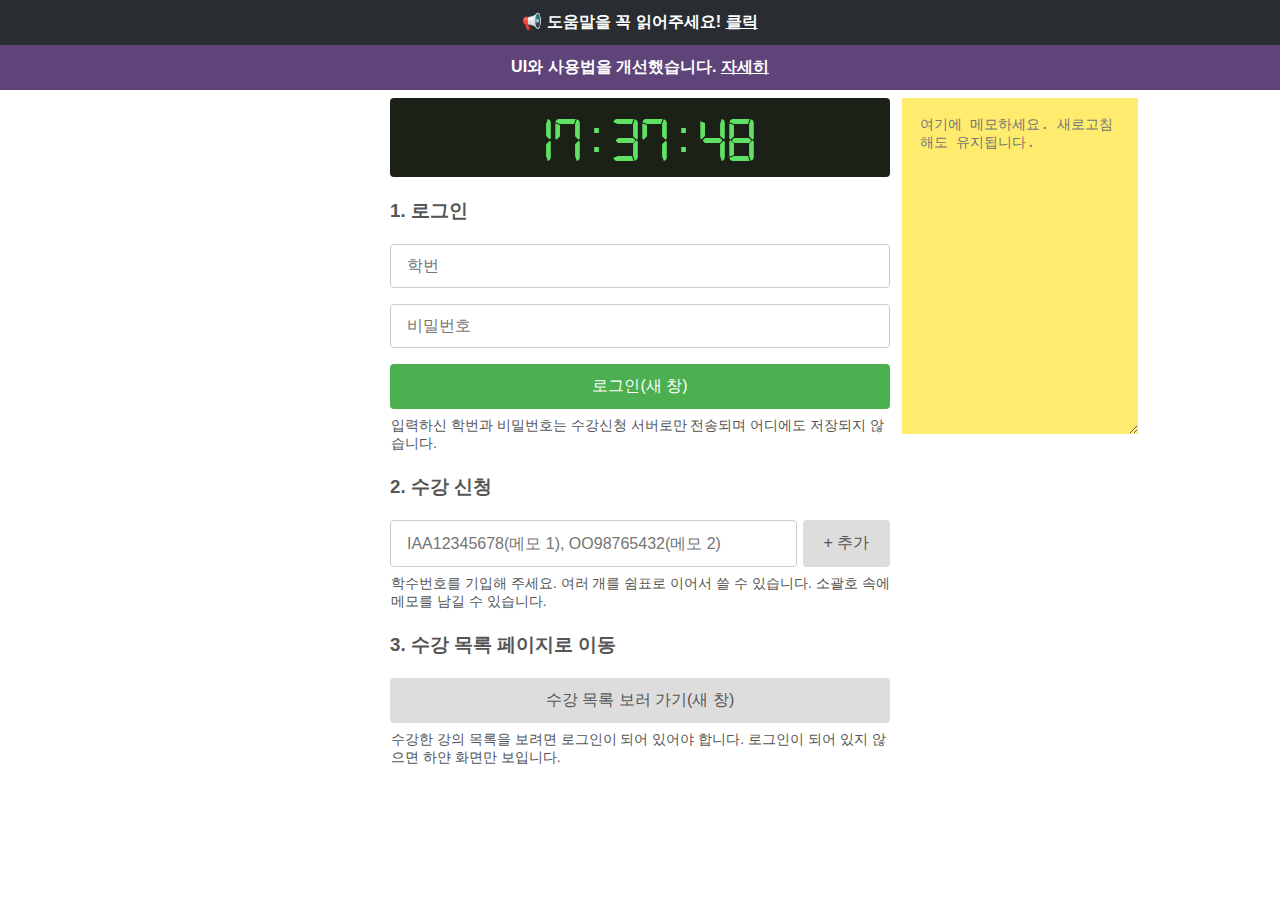
==== index.html @ 26300dcd "chore: new labels" ====
<!DOCTYPE html>
<html lang="ko">

<header>
    <title>수강신청 클라이언트</title>

    <meta charset="UTF-8">
    <meta name="viewport" content="width=device-width, initial-scale=1.0">

    <link type="text/css" href="style.css" rel="stylesheet">
    <script src="script.js"></script>

    <!-- Global site tag (gtag.js) - Google Analytics -->
    <script async src="https://www.googletagmanager.com/gtag/js?id=G-L52MCPT86E"></script>
    <script>
        window.dataLayer = window.dataLayer || [];

        function gtag() {
            dataLayer.push(arguments);
        }

        gtag('js', new Date());
        gtag('config', 'G-L52MCPT86E');
    </script>
</header>

<body>
<div class="title-area">
    📢 도움말을 꼭 읽어주세요! <a href="./help.html">클릭</a>
</div>

<div class="notice-area">
    UI와 사용법을 개선했습니다. <a href="./updates.html">자세히</a>
</div>

<div class="main-sidebar-wrapper">
    <div class="main">
        <!-- Clock -->
        <div class="section">
            <div class="clock-container">
                <p id="clock"><!-- Clock will be here --></p>
            </div>
        </div>

        <!-- Login -->
        <div class="section">
            <h3>1. 로그인</h3>

            <!-- Login form -->
            <form name="loginForm" target="_blank" method="post">
                <input class="form-input " type="text" name="stuno" placeholder="학번" onchange="saveLoginForm();">
                <input class="form-input" type="password" name="pwd" placeholder="비밀번호" onchange="saveLoginForm();">

                <button class="form-button green-button" type="submit">로그인(새 창)</button>
            </form>

            <div class="description">
                입력하신 학번과 비밀번호는 수강신청 서버로만 전송되며 어디에도 저장되지 않습니다.
            </div>
        </div>

        <!-- Submit -->
        <div class="section">
            <h3>2. 수강 신청</h3>

            <!-- Bulk add field -->
            <div class="row">
                <input id="courseIdsInput" class="col-8 col-input" type="text" name="courseIds"
                       placeholder="IAA12345678(메모 1), OO98765432(메모 2)" onchange="saveCourseIdsInput();">

                <button class="col-2 col-button plain-button" onclick="addCourseIdFormRows();" style="min-width: 75px;">+
                    추가
                </button>
            </div>

            <div class="description">
                학수번호를 기입해 주세요. 여러 개를 쉼표로 이어서 쓸 수 있습니다. 소괄호 속에 메모를 남길 수 있습니다.
            </div>

            <div id="courseIdFormRows">
                <!-- Form rows will be added here -->
            </div>
        </div>

        <!-- Open result page -->
        <div class="section">
            <h3>3. 수강 목록 페이지로 이동</h3>

            <button class="form-button plain-button" onclick="openResultPage();">수강 목록 보러 가기(새 창)</button>
            <div class="description">
                수강한 강의 목록을 보려면 로그인이 되어 있어야 합니다. 로그인이 되어 있지 않으면 하얀 화면만 보입니다.
            </div>
        </div>
    </div>

    <div class="sidebar">
        <textarea id="memoPad" placeholder="여기에 메모하세요. 새로고침해도 유지됩니다." class="memo-pad" onchange="saveMemo();"></textarea>
    </div>
</div>

</body>

</html>
---- style.css ----
/**
 * Basic
 */

html {
  margin: auto;
  height: 100%;
}

body {
  text-align: center;
  margin: unset;
  font-family: HelveticaNeue-light, arial, sans-serif;
  color: #555555;
}

h3 {
  text-align: left;
  margin-bottom: 12px;
  margin-top: 21px;
}

ol li, ul li {
  margin-bottom: 12px;
}

img {
  margin-bottom: 12px;
}


/**
 * Layouts
 */

.title-area {
  background-color: #292d32;
  padding: 12px;
  font-weight: 600;
  color: white;
}

.title-area a,  .notice-area a {
  color: white;
}

.notice-area {
  background-color: #5f447a;
  padding: 12px;
  font-weight: 600;
  color: white;
}

.content-area {
  margin: auto;
  text-align: center;
  display: table;
  max-width: 500px;
  padding-left: 12px;
  padding-right: 12px;
}

.section {
  text-align: left;
}

.separator {
  width: 100%;
  height: 1px;
  background: #cccccc;
}

/**
 * Inputs
 */

/* Usage of input */
.form-input, .col-input {
  font-size: 16px;
  padding: 12px 16px;
  margin: 8px 0;
  border: 1px solid #ccc;
  border-radius: 4px;
  box-sizing: border-box;
}

.form-input {
  width: 100%;
}

.col-input {
  width: inherit;
}


/**
 * Buttons
 */

/* Type of button  */
.green-button, .plain-button {
  border: none;
  border-radius: 4px;
}

.green-button {
  color: white;
  background-color: #4CAF50;
}

.green-button:hover {
  background-color: #45a049;
}

.plain-button {
  color: #555555;
  background-color: #DDDDDD;
}

.plain-button:hover {
  background-color: #cfcfcf;
}

/* Usage of button */
.form-button, .col-button {
  font-size: 16px;
  padding: 12px 16px;
  margin: 8px 0;
  border: none;
  border-radius: 4px;
  cursor: pointer;
}

.form-button {
  width: 100%;
}

.col-button {
  width: inherit;
  padding: 0;
}


/**
 * Row
 */

.row {
  display: flex;
  flex-direction: row;
  justify-content: center;
  align-items: center;
}

.row > * + * {
  /* Gaps between items in a row */
  margin-left: 6px;
}

.col, .col-9, .col-8, .col-7, .col-4, .col-2, .col-1 {
  height: 47px;
}

.col-9 {
  flex-grow: 9;
}

.col-8 {
  flex-grow: 8;
}

.col-7 {
  flex-grow: 7;
}

.col-4 {
  flex-grow: 4;
}

.col-2 {
  flex-grow: 2;
}

.col-1 {
  flex-grow: 1;
}


/**
 * Elements
 */

.description {
  text-align: left;
  font-size: 14px;
  margin-bottom: 16px;
  margin-left: 1px;
}

.memo-pad {
  font-size: 14px;
  width: 100%;
  height: 100%;
  margin: 8px 12px 0 12px;
  border: none;
  background-color: #ffec6f;
  padding: 18px;
}

.clock-container {
  width: 100%;
  padding: 10px 10px 5px 10px;
  margin: 8px 0;
  border-radius: 4px;
  box-sizing: border-box;
  background-color: #1b2117;
  text-align: center;
}

#clock {
  color: #5fe264;
  margin: auto;
  font-size: min(15vw, 4em); /* max 4em */
  font-family: 'digital-7', sans-serif;
}


/**
 * Sidebar layout
 */

/* Wrapper(layout) */
.main-sidebar-wrapper {
  margin: 0 auto;
  text-align: center;
  display: table;
  max-width: 500px;
  padding-left: 12px;
  padding-right: 12px;
}

/* The main content(center) */
.main {
  float:left;
}

/* The sidebar(right) */
.sidebar {
  float:left;
  margin-right: -200px;
  width: 200px;
  height: 300px;
}

@media (max-width: 1024px) {
  .sidebar {
    display: none;
  }
}


/**
 * Fonts
 */

@font-face {
  font-family: 'digital-7';
  src: url('digital-7.ttf');
}
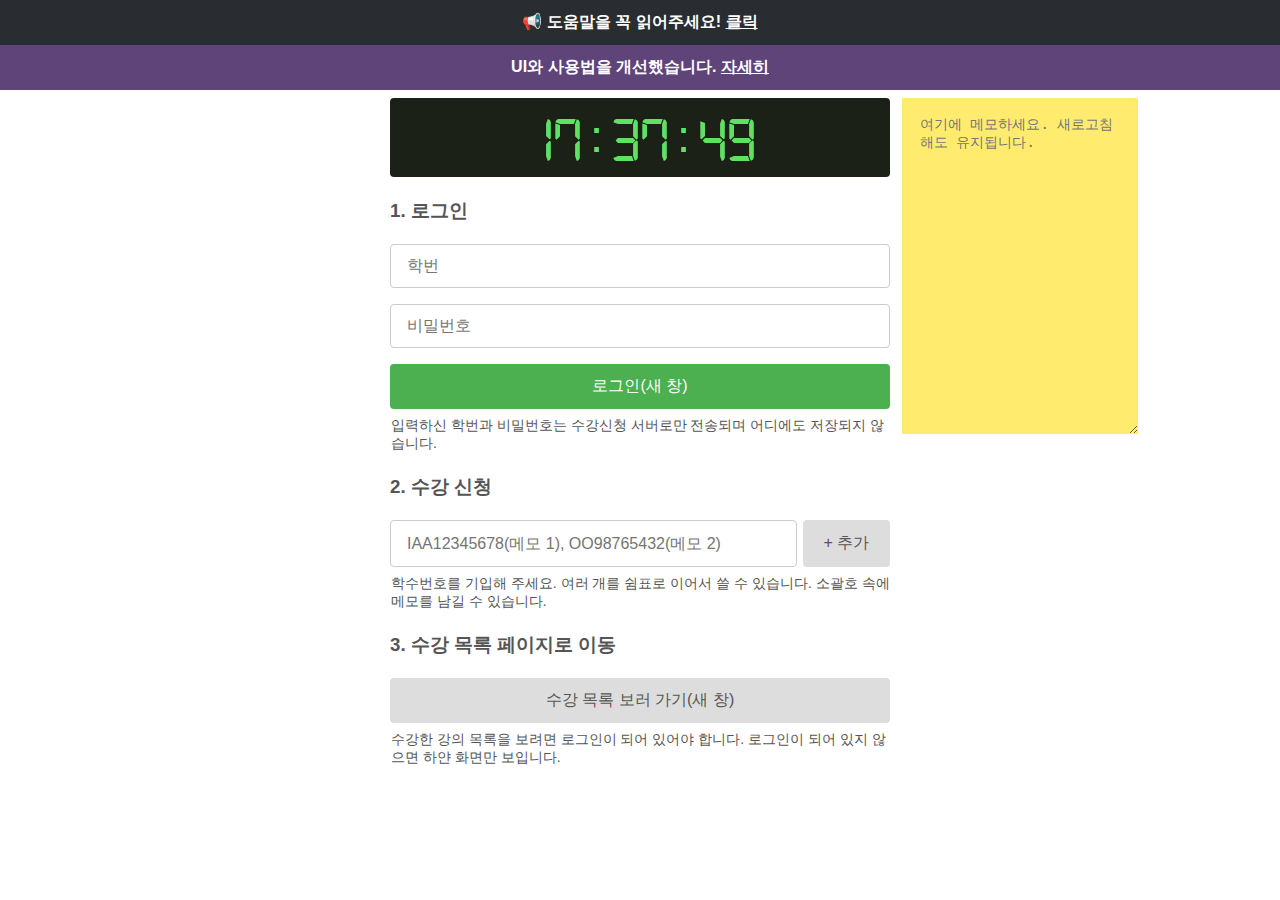
==== commit fde7cf9c: "chore: 주석 이뿌게" ====
--- a/index.html
+++ b/index.html
@@ -10,94 +10,103 @@
     <link type="text/css" href="style.css" rel="stylesheet">
     <script src="script.js"></script>
 
-    <!-- Global site tag (gtag.js) - Google Analytics -->
+    <!-- 구글 애널리틱스 -->
     <script async src="https://www.googletagmanager.com/gtag/js?id=G-L52MCPT86E"></script>
     <script>
-        window.dataLayer = window.dataLayer || [];
+      window.dataLayer = window.dataLayer || [];
 
-        function gtag() {
-            dataLayer.push(arguments);
-        }
+      function gtag() {
+        dataLayer.push(arguments);
+      }
 
-        gtag('js', new Date());
-        gtag('config', 'G-L52MCPT86E');
+      gtag('js', new Date());
+      gtag('config', 'G-L52MCPT86E');
     </script>
 </header>
 
 <body>
-<div class="title-area">
-    📢 도움말을 꼭 읽어주세요! <a href="./help.html">클릭</a>
-</div>
+    <!-- 맨 위에 있는 도움말 툴바 -->
+    <div class="title-area">
+        📢 도움말을 꼭 읽어주세요! <a href="./help.html">클릭</a>
+    </div>
 
-<div class="notice-area">
-    UI와 사용법을 개선했습니다. <a href="./updates.html">자세히</a>
-</div>
+    <!-- 그 다음에 있는 공지 툴바 -->
+    <div class="notice-area">
+        UI와 사용법을 개선했습니다. <a href="./updates.html">자세히</a>
+    </div>
 
-<div class="main-sidebar-wrapper">
-    <div class="main">
-        <!-- Clock -->
-        <div class="section">
-            <div class="clock-container">
-                <p id="clock"><!-- Clock will be here --></p>
+    <!-- 사이드바를 포함한 나머지 내용 전체 -->
+    <div class="main-sidebar-wrapper">
+        <!-- 세로로 주욱 이어지는 메인 컨텐츠 -->
+        <div class="main">
+            <!-- 시계 섹션 -->
+            <div class="section">
+                <div class="clock-container">
+                    <p id="clock"><!-- 여기 시간 텍스트가 들어갈건데, 자바스크립트로 넣어줄거예요! --></p>
+                </div>
+            </div>
+
+            <!-- 로그인 섹션 -->
+            <div class="section">
+                <h3>1. 로그인</h3>
+
+                <!-- Login form -->
+                <form name="loginForm" target="_blank" method="post">
+                    <input class="form-input " type="text" name="stuno" placeholder="학번" onchange="saveLoginForm();">
+                    <input class="form-input" type="password" name="pwd" placeholder="비밀번호" onchange="saveLoginForm();">
+
+                    <button class="form-button green-button" type="submit">로그인(새 창)</button>
+                </form>
+
+                <div class="description">
+                    입력하신 학번과 비밀번호는 수강신청 서버로만 전송되며 어디에도 저장되지 않습니다.
+                </div>
+            </div>
+
+            <!-- 수강 신청 섹션 -->
+            <div class="section">
+                <h3>2. 수강 신청</h3>
+
+                <!-- Bulk add field -->
+                <div class="row">
+                    <input id="courseIdsInput" class="col-8 col-input" type="text" name="courseIds"
+                           placeholder="IAA12345678(메모 1), OO98765432(메모 2)" onchange="saveCourseIdsInput();">
+
+                    <button class="col-2 col-button plain-button" onclick="addCourseIdFormRows();" style="min-width: 75px;">
+                        +
+                        추가
+                    </button>
+                </div>
+
+                <div class="description">
+                    학수번호를 기입해 주세요. 여러 개를 쉼표로 이어서 쓸 수 있습니다. 소괄호 속에 메모를 남길 수 있습니다.
+                </div>
+
+                <div id="courseIdFormRows">
+                    <!-- Form rows will be added here -->
+                </div>
+            </div>
+
+            <!-- 결과 보는 섹션 -->
+            <div class="section">
+                <h3>3. 수강 목록 페이지로 이동</h3>
+
+                <button class="form-button plain-button" onclick="openResultPage();">수강 목록 보러 가기(새 창)</button>
+                <div class="description">
+                    수강한 강의 목록을 보려면 로그인이 되어 있어야 합니다. 로그인이 되어 있지 않으면 하얀 화면만 보입니다.
+                </div>
             </div>
         </div>
 
-        <!-- Login -->
-        <div class="section">
-            <h3>1. 로그인</h3>
-
-            <!-- Login form -->
-            <form name="loginForm" target="_blank" method="post">
-                <input class="form-input " type="text" name="stuno" placeholder="학번" onchange="saveLoginForm();">
-                <input class="form-input" type="password" name="pwd" placeholder="비밀번호" onchange="saveLoginForm();">
-
-                <button class="form-button green-button" type="submit">로그인(새 창)</button>
-            </form>
-
-            <div class="description">
-                입력하신 학번과 비밀번호는 수강신청 서버로만 전송되며 어디에도 저장되지 않습니다.
-            </div>
-        </div>
-
-        <!-- Submit -->
-        <div class="section">
-            <h3>2. 수강 신청</h3>
-
-            <!-- Bulk add field -->
-            <div class="row">
-                <input id="courseIdsInput" class="col-8 col-input" type="text" name="courseIds"
-                       placeholder="IAA12345678(메모 1), OO98765432(메모 2)" onchange="saveCourseIdsInput();">
-
-                <button class="col-2 col-button plain-button" onclick="addCourseIdFormRows();" style="min-width: 75px;">+
-                    추가
-                </button>
-            </div>
-
-            <div class="description">
-                학수번호를 기입해 주세요. 여러 개를 쉼표로 이어서 쓸 수 있습니다. 소괄호 속에 메모를 남길 수 있습니다.
-            </div>
-
-            <div id="courseIdFormRows">
-                <!-- Form rows will be added here -->
-            </div>
-        </div>
-
-        <!-- Open result page -->
-        <div class="section">
-            <h3>3. 수강 목록 페이지로 이동</h3>
-
-            <button class="form-button plain-button" onclick="openResultPage();">수강 목록 보러 가기(새 창)</button>
-            <div class="description">
-                수강한 강의 목록을 보려면 로그인이 되어 있어야 합니다. 로그인이 되어 있지 않으면 하얀 화면만 보입니다.
-            </div>
+        <!-- PC 버전에서 오른쪽에 보이는 메모장 -->
+        <div class="sidebar">
+            <textarea
+                    id="memoPad"
+                    class="memo-pad"
+                    placeholder="여기에 메모하세요. 새로고침해도 유지됩니다."
+                    onchange="saveMemo()"></textarea>
         </div>
     </div>
-
-    <div class="sidebar">
-        <textarea id="memoPad" placeholder="여기에 메모하세요. 새로고침해도 유지됩니다." class="memo-pad" onchange="saveMemo();"></textarea>
-    </div>
-</div>
-
 </body>
 
 </html>
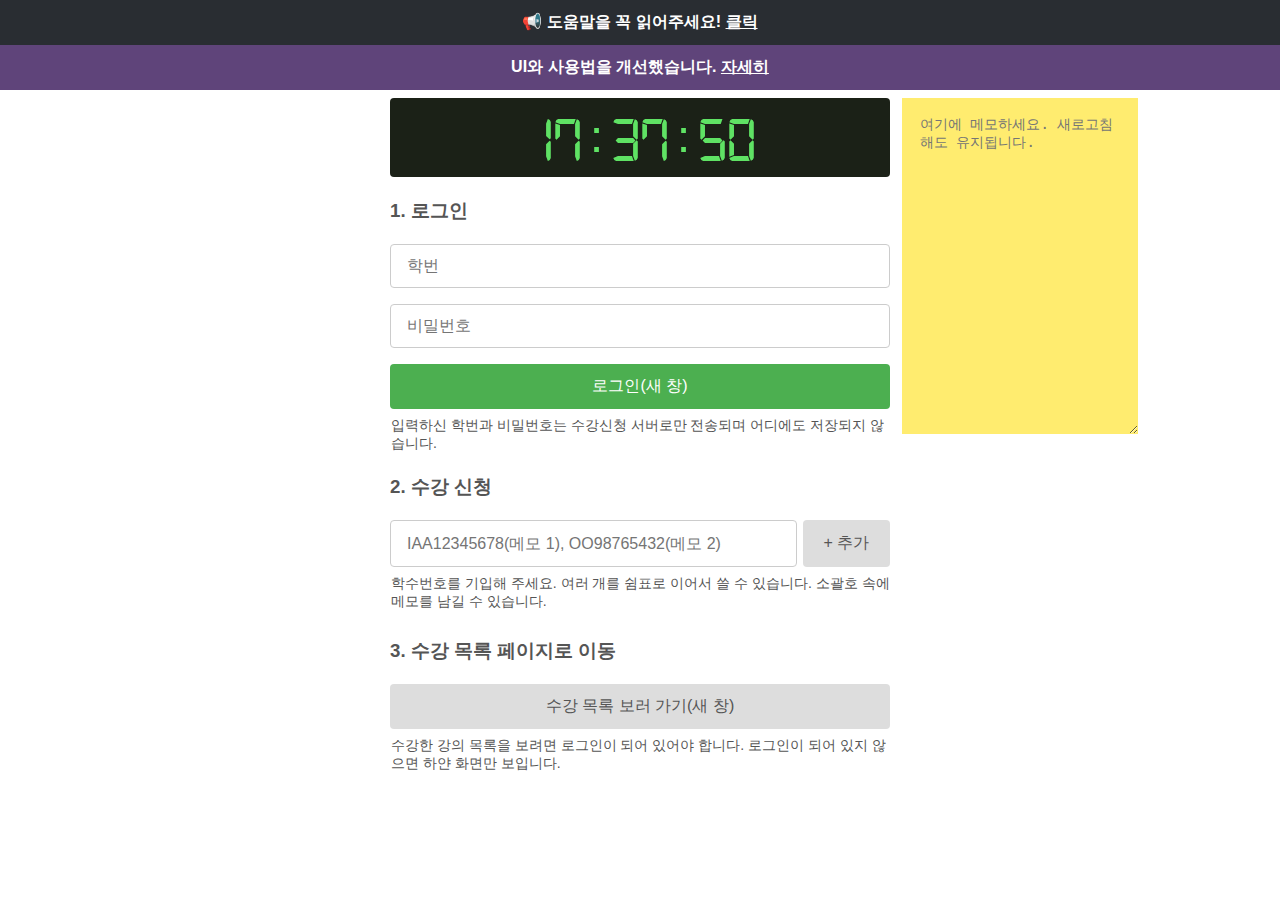
==== commit 3e6ea16b: "feat: 중복 방지" ====
--- a/index.html
+++ b/index.html
@@ -7,8 +7,18 @@
     <meta charset="UTF-8">
     <meta name="viewport" content="width=device-width, initial-scale=1.0">
 
+    <!-- 스타일시트 -->
     <link type="text/css" href="style.css" rel="stylesheet">
-    <script src="script.js"></script>
+
+    <!--
+    스크립트를 여러 개로 쪼개놓았습니다.
+    이 스크립트들 사이에는 의존성이 있기 때문에, 반드시 아래 순서대로 evaluate 되어야 합니다.
+    -->
+    <script src="scripts/config.js"></script>
+    <script src="scripts/sugang_item.js"></script>
+    <script src="scripts/sugang_form.js"></script>
+    <script src="scripts/exported.js"></script>
+    <script src="scripts/init.js"></script>
 
     <!-- 구글 애널리틱스 -->
     <script async src="https://www.googletagmanager.com/gtag/js?id=G-L52MCPT86E"></script>
@@ -25,88 +35,97 @@
 </header>
 
 <body>
-    <!-- 맨 위에 있는 도움말 툴바 -->
-    <div class="title-area">
-        📢 도움말을 꼭 읽어주세요! <a href="./help.html">클릭</a>
-    </div>
+<!-- 맨 위에 있는 도움말 툴바 -->
+<div class="title-area">
+    📢 도움말을 꼭 읽어주세요! <a href="./help.html">클릭</a>
+</div>
 
-    <!-- 그 다음에 있는 공지 툴바 -->
-    <div class="notice-area">
-        UI와 사용법을 개선했습니다. <a href="./updates.html">자세히</a>
-    </div>
+<!-- 그 다음에 있는 공지 툴바 -->
+<div class="notice-area">
+    UI와 사용법을 개선했습니다. <a href="./updates.html">자세히</a>
+</div>
 
-    <!-- 사이드바를 포함한 나머지 내용 전체 -->
-    <div class="main-sidebar-wrapper">
-        <!-- 세로로 주욱 이어지는 메인 컨텐츠 -->
-        <div class="main">
-            <!-- 시계 섹션 -->
-            <div class="section">
-                <div class="clock-container">
-                    <p id="clock"><!-- 여기 시간 텍스트가 들어갈건데, 자바스크립트로 넣어줄거예요! --></p>
-                </div>
-            </div>
-
-            <!-- 로그인 섹션 -->
-            <div class="section">
-                <h3>1. 로그인</h3>
-
-                <!-- Login form -->
-                <form name="loginForm" target="_blank" method="post">
-                    <input class="form-input " type="text" name="stuno" placeholder="학번" onchange="saveLoginForm();">
-                    <input class="form-input" type="password" name="pwd" placeholder="비밀번호" onchange="saveLoginForm();">
-
-                    <button class="form-button green-button" type="submit">로그인(새 창)</button>
-                </form>
-
-                <div class="description">
-                    입력하신 학번과 비밀번호는 수강신청 서버로만 전송되며 어디에도 저장되지 않습니다.
-                </div>
-            </div>
-
-            <!-- 수강 신청 섹션 -->
-            <div class="section">
-                <h3>2. 수강 신청</h3>
-
-                <!-- Bulk add field -->
-                <div class="row">
-                    <input id="courseIdsInput" class="col-8 col-input" type="text" name="courseIds"
-                           placeholder="IAA12345678(메모 1), OO98765432(메모 2)" onchange="saveCourseIdsInput();">
-
-                    <button class="col-2 col-button plain-button" onclick="addCourseIdFormRows();" style="min-width: 75px;">
-                        +
-                        추가
-                    </button>
-                </div>
-
-                <div class="description">
-                    학수번호를 기입해 주세요. 여러 개를 쉼표로 이어서 쓸 수 있습니다. 소괄호 속에 메모를 남길 수 있습니다.
-                </div>
-
-                <div id="courseIdFormRows">
-                    <!-- Form rows will be added here -->
-                </div>
-            </div>
-
-            <!-- 결과 보는 섹션 -->
-            <div class="section">
-                <h3>3. 수강 목록 페이지로 이동</h3>
-
-                <button class="form-button plain-button" onclick="openResultPage();">수강 목록 보러 가기(새 창)</button>
-                <div class="description">
-                    수강한 강의 목록을 보려면 로그인이 되어 있어야 합니다. 로그인이 되어 있지 않으면 하얀 화면만 보입니다.
-                </div>
+<!-- 사이드바를 포함한 나머지 내용 전체 -->
+<div class="main-sidebar-wrapper">
+    <!-- 세로로 주욱 이어지는 메인 컨텐츠 -->
+    <div class="main">
+        <!-- 시계 섹션 -->
+        <div class="section">
+            <div class="clock-container">
+                <p id="clock"><!-- 여기 시간 텍스트가 들어갈건데, 자바스크립트로 넣어줄거예요! --></p>
             </div>
         </div>
 
-        <!-- PC 버전에서 오른쪽에 보이는 메모장 -->
-        <div class="sidebar">
+        <!-- 로그인 섹션 -->
+        <div class="section">
+            <h3>1. 로그인</h3>
+
+            <!-- 로그인 폼 -->
+            <form name="loginForm" target="_blank" method="post">
+                <input class="form-input " type="text" name="stuno" placeholder="학번" onchange="saveLoginForm();">
+                <input class="form-input" type="password" name="pwd" placeholder="비밀번호" onchange="saveLoginForm();">
+
+                <button class="form-button green-button" type="submit">로그인(새 창)</button>
+            </form>
+
+            <div class="description">
+                입력하신 학번과 비밀번호는 수강신청 서버로만 전송되며 어디에도 저장되지 않습니다.
+            </div>
+        </div>
+
+        <!-- 수강 신청 섹션 -->
+        <div class="section">
+            <h3>2. 수강 신청</h3>
+
+            <!-- 학수번호 여러개 추가하는 폼 -->
+            <div class="row">
+                <input
+                        id="courseIdsInput"
+                        class="col-8 col-input"
+                        type="text"
+                        name="courseIds"
+                        placeholder="IAA12345678(메모 1), OO98765432(메모 2)"
+                        onchange="saveCourseIdsInput();">
+                <button class="col-2 col-button plain-button" onclick="addSugangFormsFromInput();" style="min-width: 75px;">
+                    + 추가
+                </button>
+            </div>
+
+            <div class="description">
+                학수번호를 기입해 주세요. 여러 개를 쉼표로 이어서 쓸 수 있습니다. 소괄호 속에 메모를 남길 수 있습니다.
+            </div>
+
+            <!-- 결과 안내 메시지 -->
+            <div id="addFormResult" class="safe-message">
+                <!-- 여기 내용은 나중에 자바스크립트로 채울거예요. -->
+            </div>
+
+            <!-- 추가된 학수번호 폼들 -->
+            <div id="courseIdFormRows">
+                <!-- 학수번호 폼들은 나중에 자바스크립트로 만들어서 채워질 거예요. -->
+            </div>
+        </div>
+
+        <!-- 결과 보는 섹션 -->
+        <div class="section">
+            <h3>3. 수강 목록 페이지로 이동</h3>
+
+            <button class="form-button plain-button" onclick="openResultPage();">수강 목록 보러 가기(새 창)</button>
+            <div class="description">
+                수강한 강의 목록을 보려면 로그인이 되어 있어야 합니다. 로그인이 되어 있지 않으면 하얀 화면만 보입니다.
+            </div>
+        </div>
+    </div>
+
+    <!-- PC 버전에서 오른쪽에 보이는 메모장 -->
+    <div class="sidebar">
             <textarea
                     id="memoPad"
                     class="memo-pad"
                     placeholder="여기에 메모하세요. 새로고침해도 유지됩니다."
                     onchange="saveMemo()"></textarea>
-        </div>
     </div>
+</div>
 </body>
 
 </html>
--- a/style.css
+++ b/style.css
@@ -193,8 +193,19 @@
 .description {
   text-align: left;
   font-size: 14px;
-  margin-bottom: 16px;
   margin-left: 1px;
+}
+
+.safe-message {
+  text-align: left;
+  font-size: 14px;
+  margin-top: 6px;
+  margin-left: 1px;
+  color: #378d31;
+  overflow: hidden;
+
+  line-height: 0;
+  transition: line-height 0.3s linear;
 }
 
 .memo-pad {
@@ -267,3 +278,11 @@
   font-family: 'digital-7';
   src: url('digital-7.ttf');
 }
+
+/**
+ * Animated
+ */
+.opacity-transition {
+  opacity: 0;
+  transition: opacity 0.3s linear;
+}
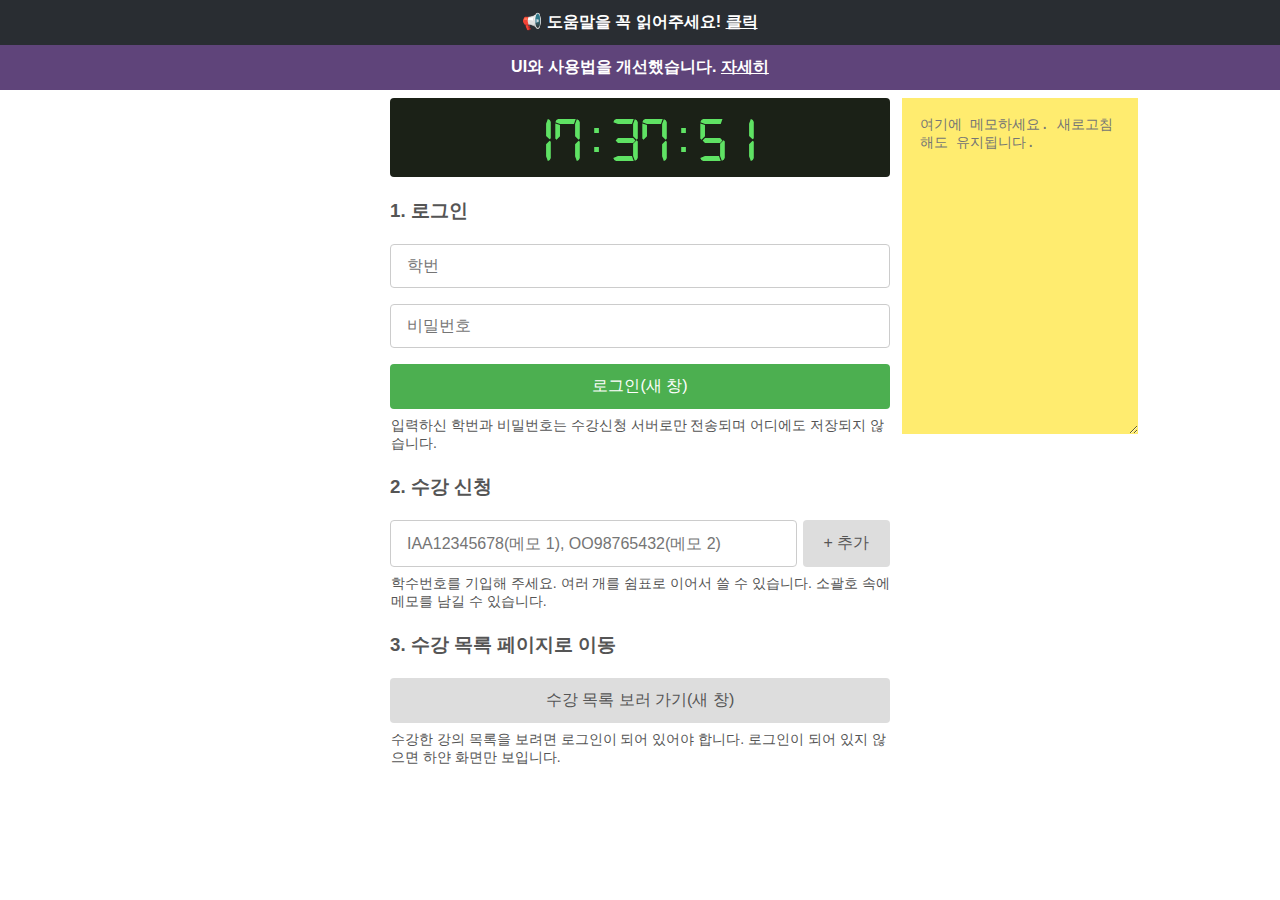
==== commit e08e8362: "chore: margin 제거하고 line height 1.7" ====
--- a/index.html
+++ b/index.html
@@ -77,12 +77,12 @@
         <div class="section">
             <h3>2. 수강 신청</h3>
 
-            <!-- 학수번호 여러개 추가하는 폼 -->
+            <!-- 학수번호 여러개 추가하는 폼. type을 search로 주면 clear 버튼이 생겨요. -->
             <div class="row">
                 <input
                         id="courseIdsInput"
                         class="col-8 col-input"
-                        type="text"
+                        type="search"
                         name="courseIds"
                         placeholder="IAA12345678(메모 1), OO98765432(메모 2)"
                         onchange="saveCourseIdsInput();">
--- a/style.css
+++ b/style.css
@@ -199,7 +199,6 @@
 .safe-message {
   text-align: left;
   font-size: 14px;
-  margin-top: 6px;
   margin-left: 1px;
   color: #378d31;
   overflow: hidden;
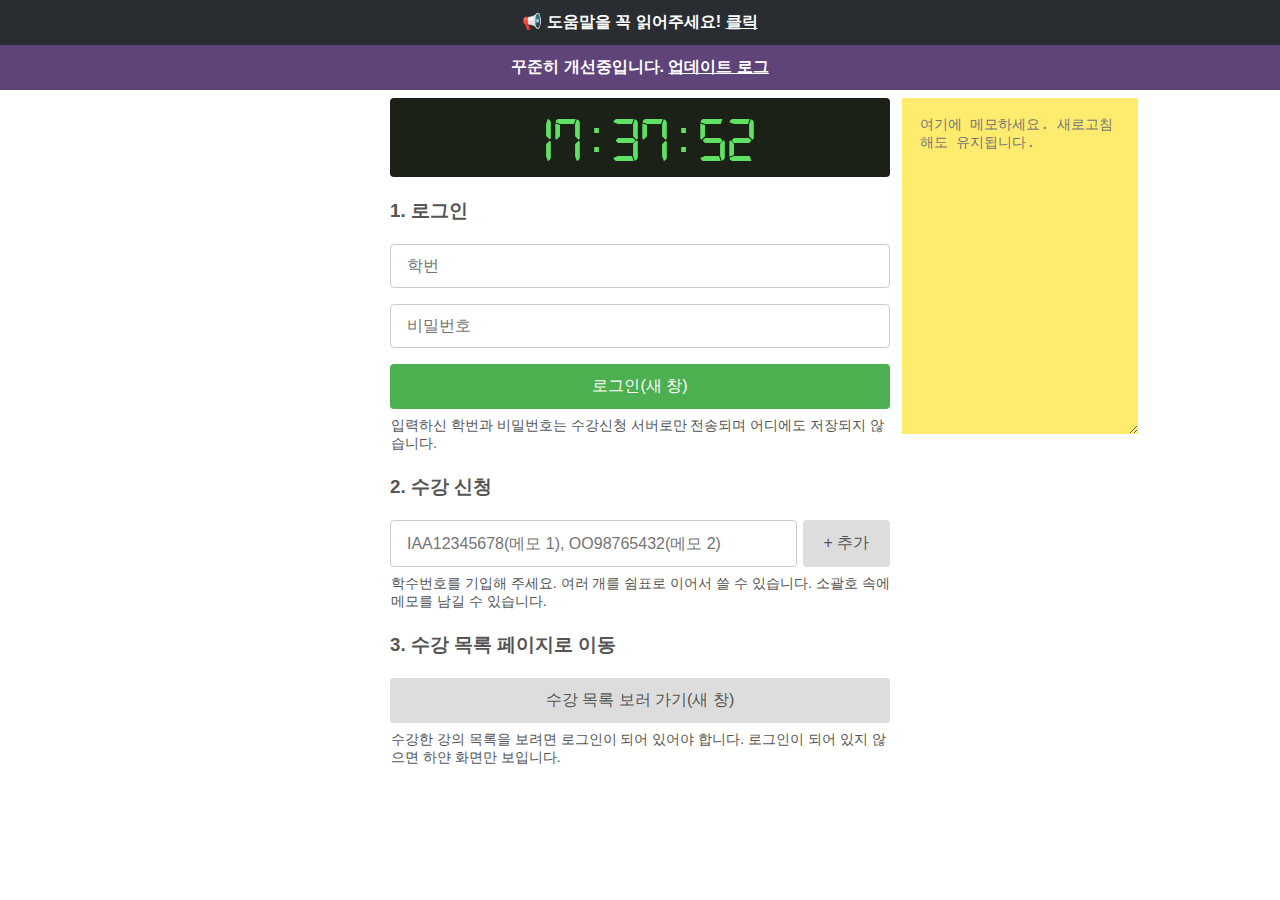
==== commit 4880aa6b: "chore: 업데이트 로그 추가" ====
--- a/index.html
+++ b/index.html
@@ -42,7 +42,7 @@
 
 <!-- 그 다음에 있는 공지 툴바 -->
 <div class="notice-area">
-    UI와 사용법을 개선했습니다. <a href="./updates.html">자세히</a>
+    꾸준히 개선중입니다. <a href="./updates.html">업데이트 로그</a>
 </div>
 
 <!-- 사이드바를 포함한 나머지 내용 전체 -->
--- a/style.css
+++ b/style.css
@@ -108,6 +108,12 @@
   background-color: #4CAF50;
 }
 
+.green-consumed-button {
+  color: white;
+  background-color: #4CAF50;
+  opacity: 0.6;
+}
+
 .green-button:hover {
   background-color: #45a049;
 }
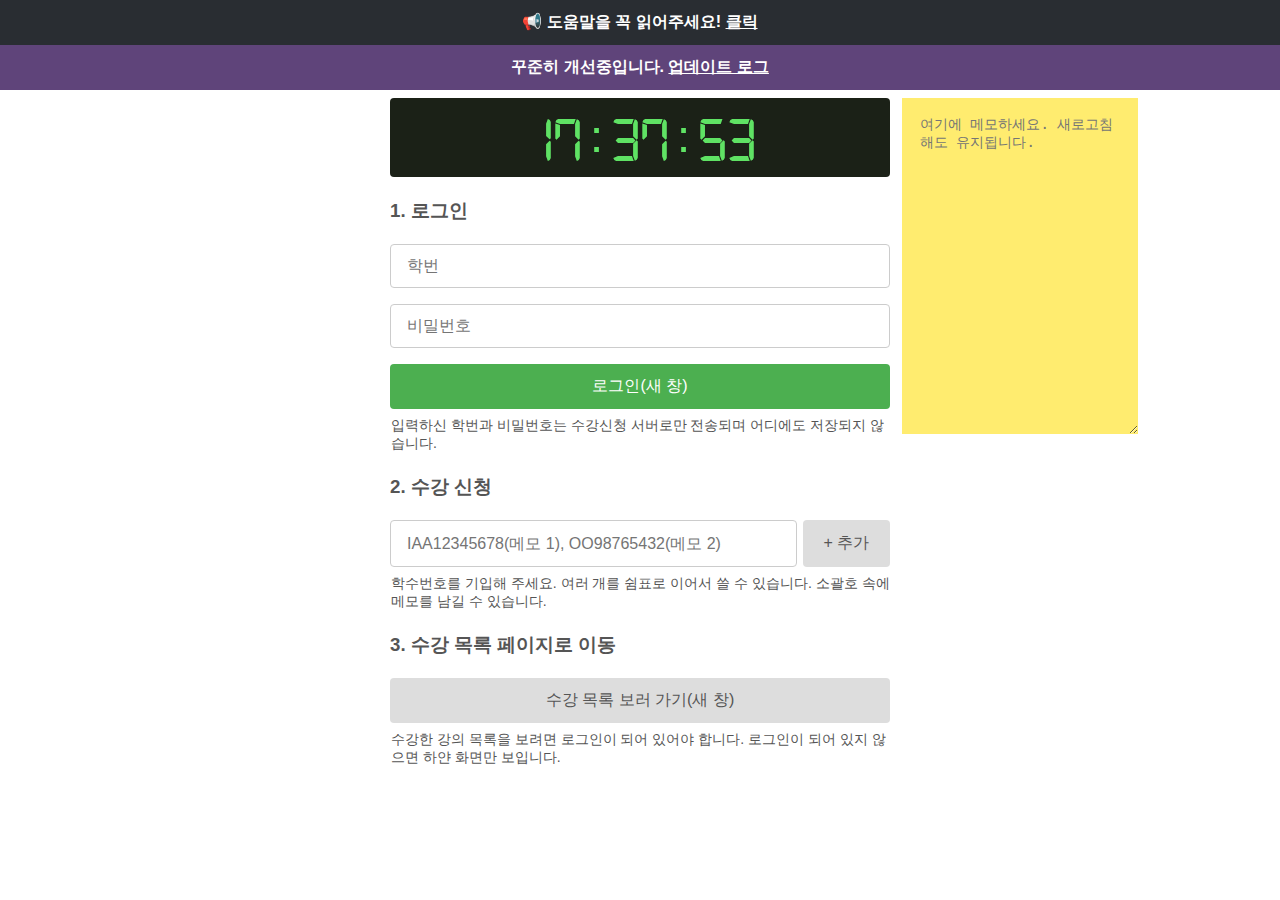
==== commit 7369b5b5: "chore: 학수번호 입력 폼 그냥 text 타입으로.. 스타일이 너무 망가짐" ====
--- a/index.html
+++ b/index.html
@@ -77,12 +77,12 @@
         <div class="section">
             <h3>2. 수강 신청</h3>
 
-            <!-- 학수번호 여러개 추가하는 폼. type을 search로 주면 clear 버튼이 생겨요. -->
+            <!-- 학수번호 여러개 추가하는 폼. -->
             <div class="row">
                 <input
                         id="courseIdsInput"
                         class="col-8 col-input"
-                        type="search"
+                        type="text"
                         name="courseIds"
                         placeholder="IAA12345678(메모 1), OO98765432(메모 2)"
                         onchange="saveCourseIdsInput();">
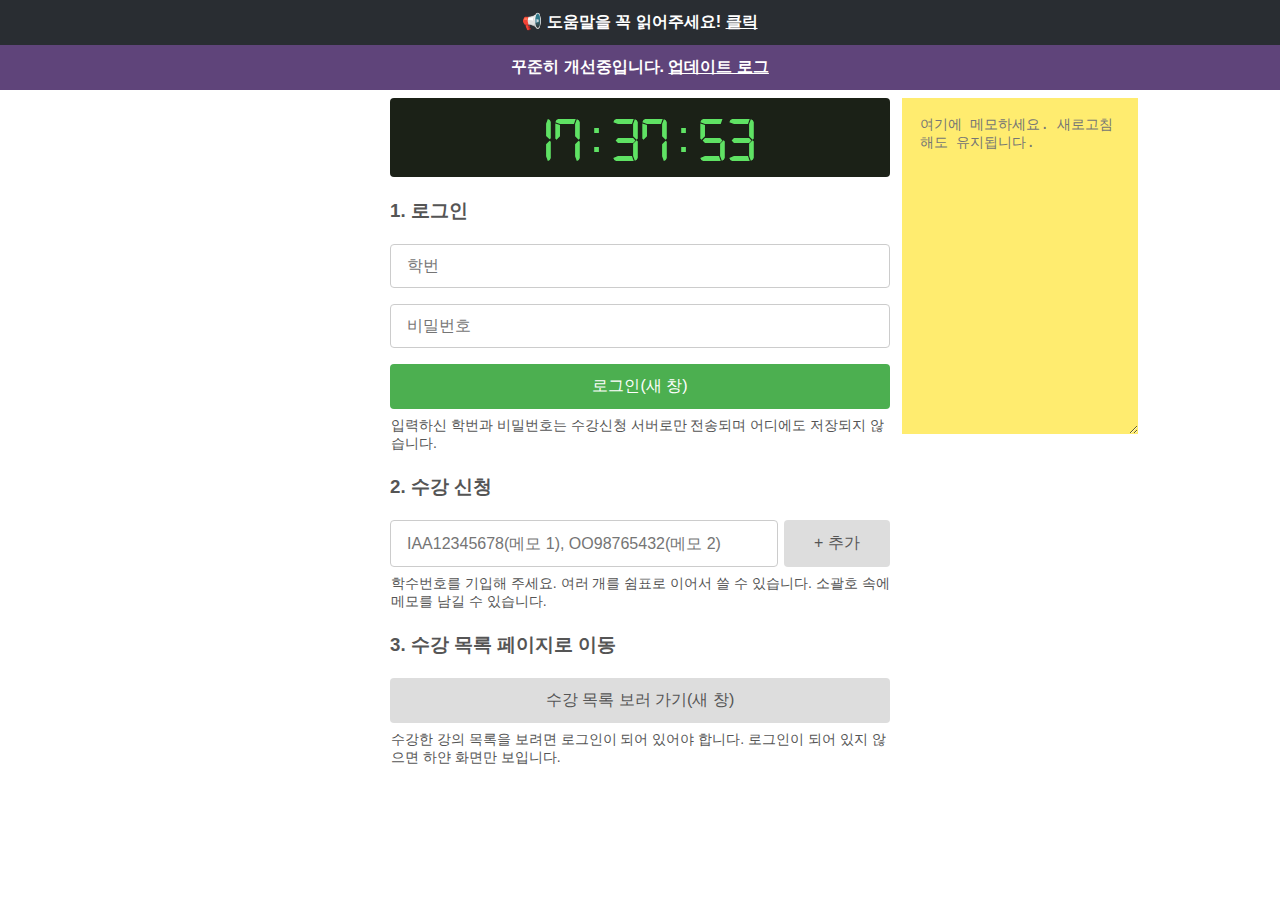
==== commit c76fbed5: "chore: sugangForm에 상단 마진 추가" ====
--- a/index.html
+++ b/index.html
@@ -101,7 +101,7 @@
             </div>
 
             <!-- 추가된 학수번호 폼들 -->
-            <div id="courseIdFormRows">
+            <div id="sugangFormRows">
                 <!-- 학수번호 폼들은 나중에 자바스크립트로 만들어서 채워질 거예요. -->
             </div>
         </div>
--- a/style.css
+++ b/style.css
@@ -89,6 +89,7 @@
 }
 
 .col-input {
+  min-width: 0;
   width: inherit;
 }
 
@@ -143,7 +144,8 @@
 
 .col-button {
   width: inherit;
-  padding: 0;
+  height: 47px;
+  padding: 12px;
 }
 
 
@@ -163,7 +165,7 @@
   margin-left: 6px;
 }
 
-.col, .col-9, .col-8, .col-7, .col-4, .col-2, .col-1 {
+.col, .col-9, .col-8, .col-7, .col-6, .col-4, .col-3, .col-2, .col-1 {
   height: 47px;
 }
 
@@ -179,8 +181,16 @@
   flex-grow: 7;
 }
 
+.col-6 {
+  flex-grow: 6;
+}
+
 .col-4 {
   flex-grow: 4;
+}
+
+.col-3 {
+  flex-grow: 3;
 }
 
 .col-2 {
@@ -238,6 +248,10 @@
   margin: auto;
   font-size: min(15vw, 4em); /* max 4em */
   font-family: 'digital-7', sans-serif;
+}
+
+#sugangFormRows {
+  margin-top: 12px;
 }
 
 
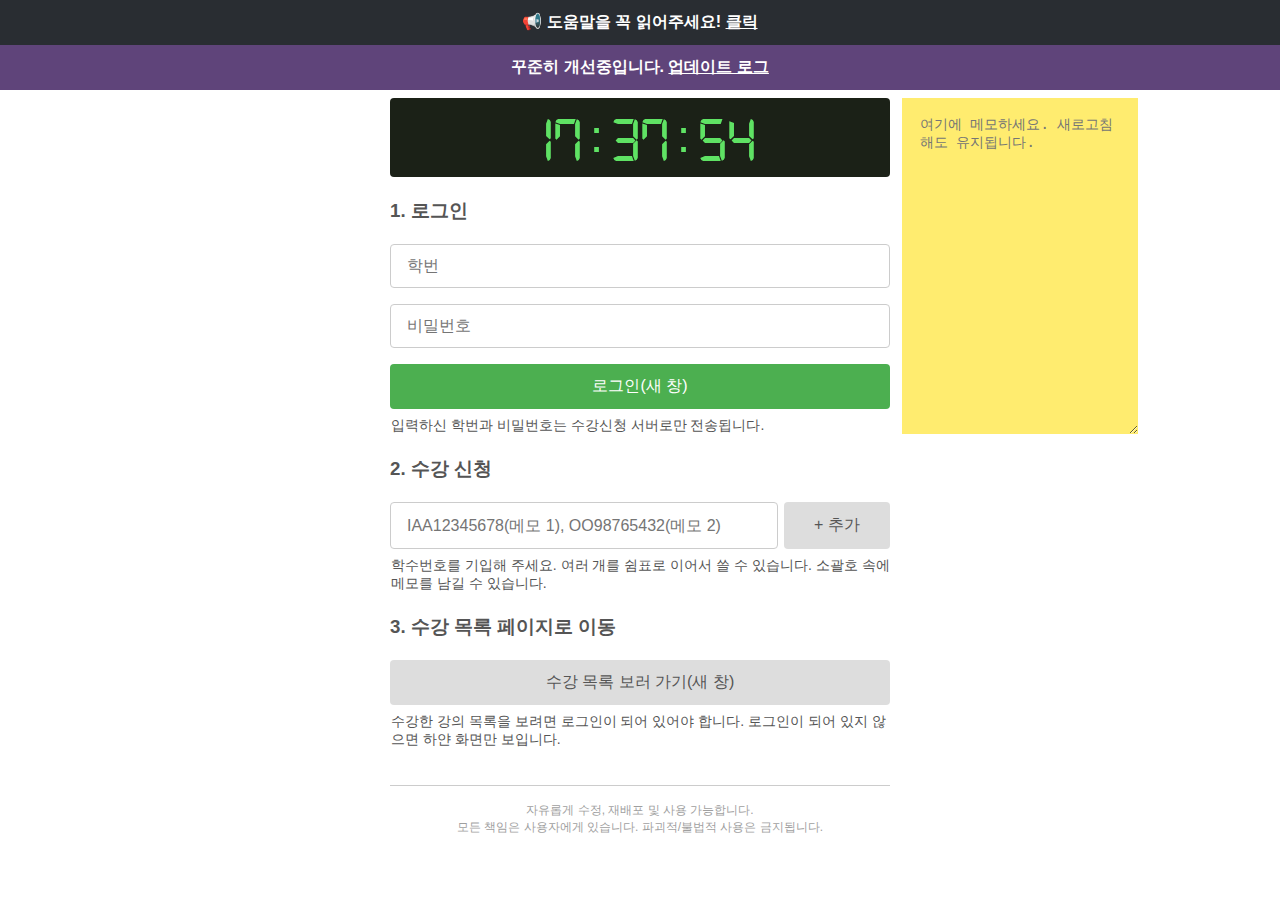
==== commit 2d21b762: "feat: footer 추가" ====
--- a/index.html
+++ b/index.html
@@ -50,7 +50,7 @@
     <!-- 세로로 주욱 이어지는 메인 컨텐츠 -->
     <div class="main">
         <!-- 시계 섹션 -->
-        <div class="section">
+        <div class="section" title="컴퓨터 시간입니다. 서버 시간 아니에요!" onclick="alert('이 시계는 컴퓨터 시간 기준입니다. 서버 시간 아니에요!')">
             <div class="clock-container">
                 <p id="clock"><!-- 여기 시간 텍스트가 들어갈건데, 자바스크립트로 넣어줄거예요! --></p>
             </div>
@@ -69,7 +69,7 @@
             </form>
 
             <div class="description">
-                입력하신 학번과 비밀번호는 수강신청 서버로만 전송되며 어디에도 저장되지 않습니다.
+                입력하신 학번과 비밀번호는 수강신청 서버로만 전송됩니다.
             </div>
         </div>
 
@@ -86,7 +86,8 @@
                         name="courseIds"
                         placeholder="IAA12345678(메모 1), OO98765432(메모 2)"
                         onchange="saveCourseIdsInput();">
-                <button class="col-2 col-button plain-button" onclick="addSugangFormsFromInput();" style="min-width: 75px;">
+                <button class="col-2 col-button plain-button" onclick="addSugangFormsFromInput();"
+                        style="min-width: 75px;">
                     + 추가
                 </button>
             </div>
@@ -115,6 +116,15 @@
                 수강한 강의 목록을 보려면 로그인이 되어 있어야 합니다. 로그인이 되어 있지 않으면 하얀 화면만 보입니다.
             </div>
         </div>
+
+        <!-- 페이지 푸터 -->
+        <div class="footer">
+            <div class="separator"></div>
+            <div class="footer-text">
+                자유롭게 수정, 재배포 및 사용 가능합니다.<br>
+                모든 책임은 사용자에게 있습니다. 파괴적/불법적 사용은 금지됩니다.
+            </div>
+        </div>
     </div>
 
     <!-- PC 버전에서 오른쪽에 보이는 메모장 -->
--- a/style.css
+++ b/style.css
@@ -62,6 +62,18 @@
 
 .section {
   text-align: left;
+}
+
+.footer {
+  margin-top: 36px;
+  margin-bottom: 36px;
+}
+
+.footer-text {
+  text-align: center;
+  color: rgb(159, 159, 159);
+  font-size: 12px;
+  margin-top: 16px;
 }
 
 .separator {
